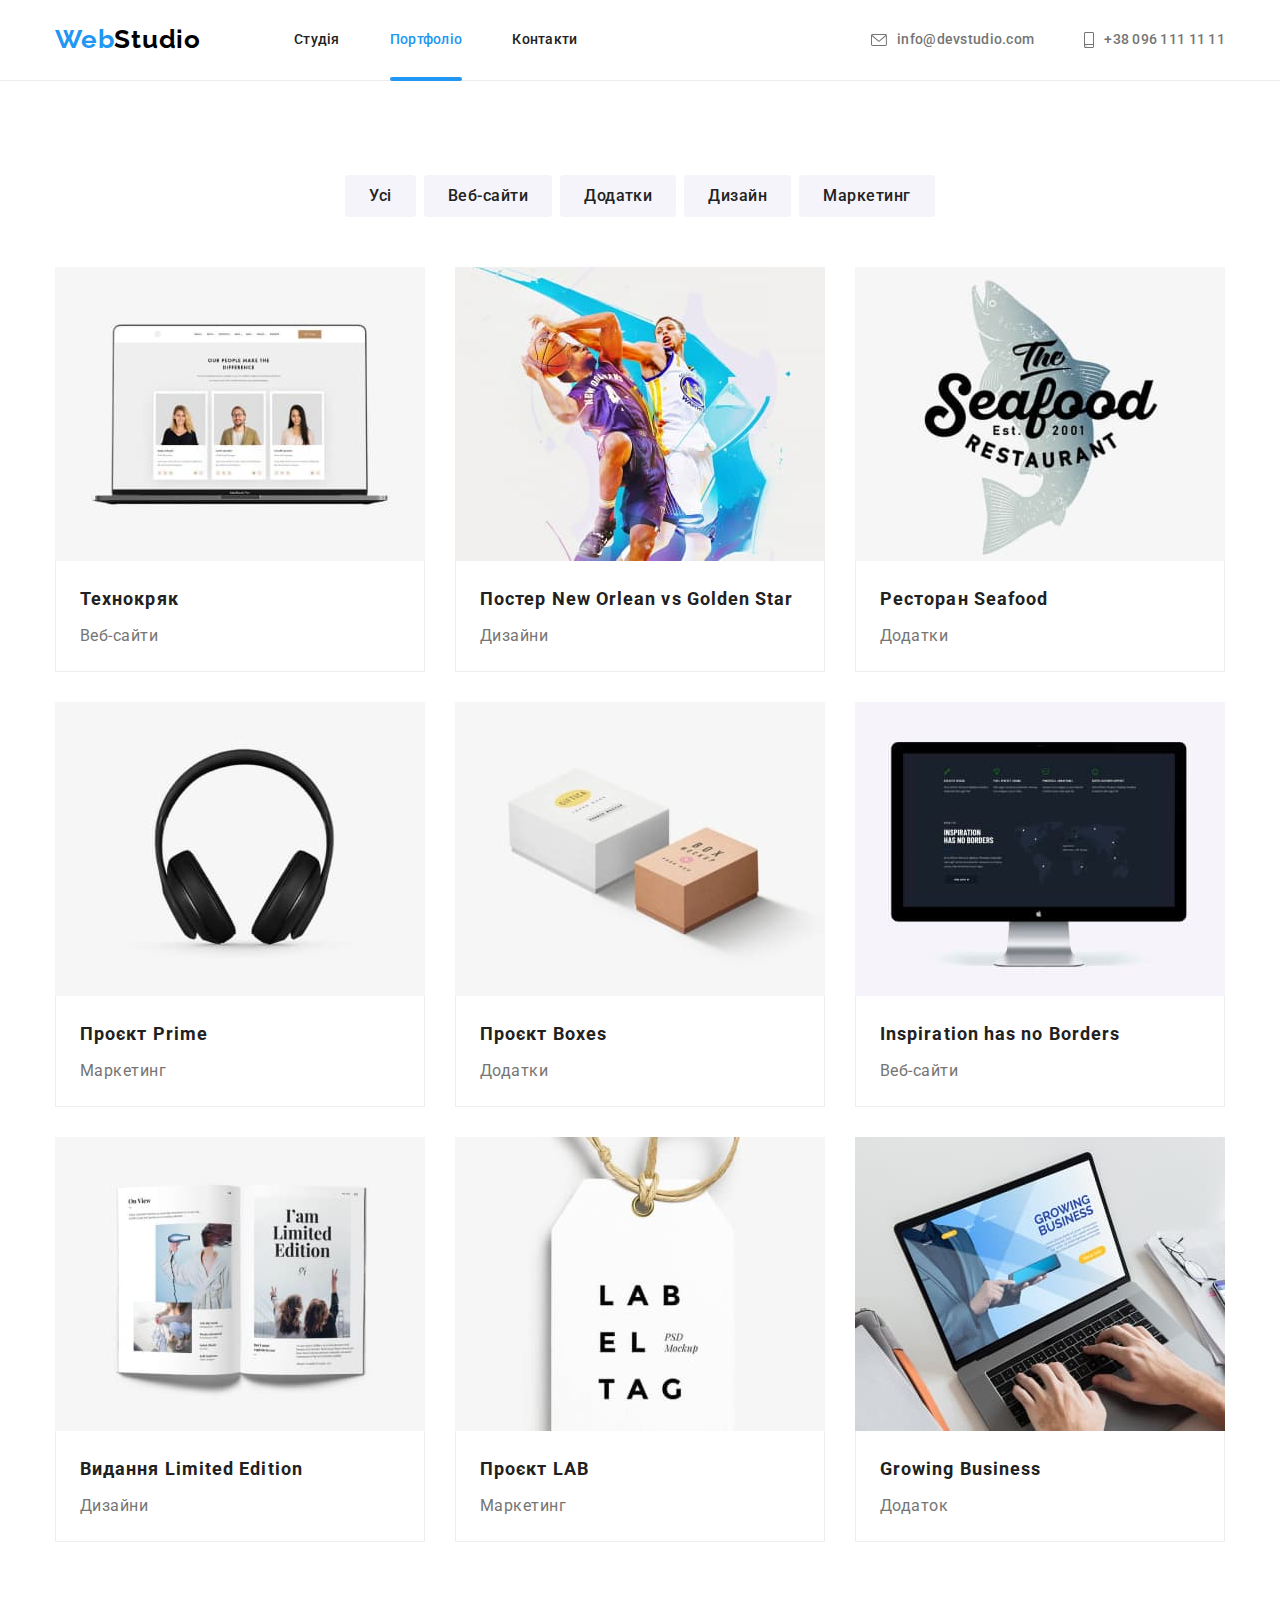
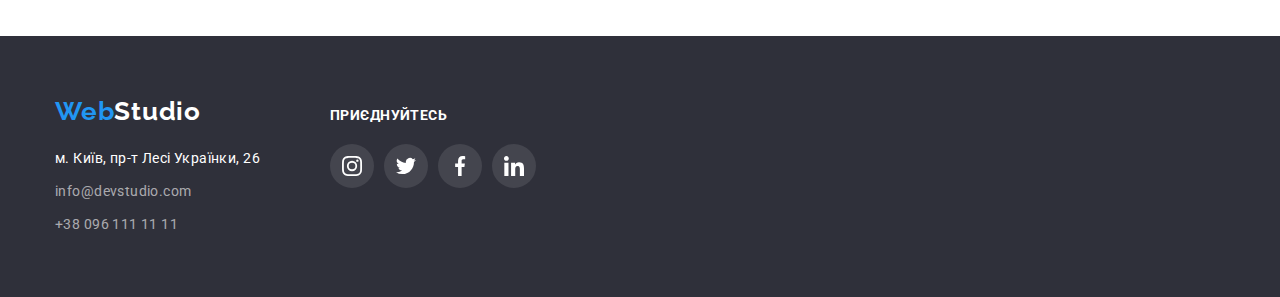
==== portfolio.html @ fd38a5c6 "giit init" ====
<!DOCTYPE html>
<html lang="uk">
  <head>
    <meta charset="UTF-8" />
    <meta http-equiv="X-UA-Compatible" content="IE=edge" />
    <meta name="viewport" content="width=device-width, initial-scale=1.0" />
    <link
      href="https://fonts.googleapis.com/css2?family=Raleway:wght@700&family=Roboto:wght@400;500;700;900&display=swap"
      rel="stylesheet"
    />
    <link rel="stylesheet" href="./css/modern-normalize.css" />
    <link rel="stylesheet" href="./css/style.css" />
    <title>Портфоліо</title>
  </head>
  <body>
    <header class="hdr">
      <div class="container flex">
        <a href="./index.html" class="logo"><span class="logo-accent">Web</span>Studio</a>
        <nav>
          <ul class="user-nav-list">
            <li class="user-nav-item"><a href="./index.html" class="user-nav-link">Студія</a></li>
            <li class="user-nav-item"><a href="./portfolio.html" class="user-nav-link current">Портфоліо</a></li>
            <li class="user-nav-item"><a href="#" class="user-nav-link">Контакти</a></li>
          </ul>
        </nav>
        <ul class="header-contacts-list">
          <li class="header-contacts-list-item">
            <a href="mailto:info@devstudio.com" class="header-contacts-link">
              <svg class="contacts-icon" width="16" height="12">
                <use href="./images/svg/icons.svg#icon-email"></use>
              </svg>
              <p>info@devstudio.com</p>
            </a>
          </li>
          <li class="header-contacts-list-item">
            <a href="tel:+380961111111" class="header-contacts-link">
              <svg class="contacts-icon" width="10" height="16">
                <use href="./images/svg/icons.svg#icon-smartphone"></use>
              </svg>
              <p>+38 096 111 11 11</p>
            </a>
          </li>
        </ul>
      </div>
    </header>

    <main>
      <section class="portfolio section">
        <div class="container">
          <h1 class="visually-hidden">Портфоліо</h1>
          <ul class="filter-list">
            <li class="filter-list-item"><button type="button" class="filter-button">Усі</button></li>
            <li class="filter-list-item"><button type="button" class="filter-button">Веб-сайти</button></li>
            <li class="filter-list-item"><button type="button" class="filter-button">Додатки</button></li>
            <li class="filter-list-item"><button type="button" class="filter-button">Дизайн</button></li>
            <li class="filter-list-item"><button type="button" class="filter-button">Маркетинг</button></li>
          </ul>
          <ul class="projects-list">
            <li class="projects-list-item">
              <a href="#" class="project-link">
                <div class="project-description-frame">
                  <p class="project-description">
                    Ресурс пропонує комплексні пропозиції з різним рівнем функціоналу та сервісів. Все це дозволить
                    відвідувачу отримати вичерпні відомості про компанію чи приватну особу.
                  </p>
                  <img src="./images/portfolio/img-1.jpg" alt="Технокряк" width="370" />
                </div>
                <div class="project-signature">
                  <h2 class="project-name">Технокряк</h2>
                  <p class="project-type">Веб-сайти</p>
                </div>
              </a>
            </li>
            <li class="projects-list-item">
              <a href="#" class="project-link">
                <div class="project-description-frame">
                  <p class="project-description">
                    Ресурс пропонує комплексні пропозиції з різним рівнем функціоналу та сервісів. Все це дозволить
                    відвідувачу отримати вичерпні відомості про компанію чи приватну особу.
                  </p>
                  <img src="./images/portfolio/img-2.jpg" alt="Постер New Orlean vs Golden Star" width="370" />
                </div>
                <div class="project-signature">
                  <h2 class="project-name">Постер New Orlean vs Golden Star</h2>
                  <p class="project-type">Дизайни</p>
                </div>
              </a>
            </li>
            <li class="projects-list-item">
              <a href="#" class="project-link">
                <div class="project-description-frame">
                  <p class="project-description">
                    Ресурс пропонує комплексні пропозиції з різним рівнем функціоналу та сервісів. Все це дозволить
                    відвідувачу отримати вичерпні відомості про компанію чи приватну особу.
                  </p>
                  <img src="./images/portfolio/img-3.jpg" alt="Ресторан Seafood" width="370" />
                </div>
                <div class="project-signature">
                  <h2 class="project-name">Ресторан Seafood</h2>
                  <p class="project-type">Додатки</p>
                </div>
              </a>
            </li>
            <li class="projects-list-item">
              <a href="#" class="project-link">
                <div class="project-description-frame">
                  <p class="project-description">
                    Ресурс пропонує комплексні пропозиції з різним рівнем функціоналу та сервісів. Все це дозволить
                    відвідувачу отримати вичерпні відомості про компанію чи приватну особу.
                  </p>
                  <img src="./images/portfolio/img-4.jpg" alt="Проєкт Prime" width="370" />
                </div>
                <div class="project-signature">
                  <h2 class="project-name">Проєкт Prime</h2>
                  <p class="project-type">Маркетинг</p>
                </div>
              </a>
            </li>
            <li class="projects-list-item">
              <a href="#" class="project-link">
                <div class="project-description-frame">
                  <p class="project-description">
                    Ресурс пропонує комплексні пропозиції з різним рівнем функціоналу та сервісів. Все це дозволить
                    відвідувачу отримати вичерпні відомості про компанію чи приватну особу.
                  </p>
                  <img src="./images/portfolio/img-5.jpg" alt="Проєкт Boxes" width="370" />
                </div>
                <div class="project-signature">
                  <h2 class="project-name">Проєкт Boxes</h2>
                  <p class="project-type">Додатки</p>
                </div>
              </a>
            </li>
            <li class="projects-list-item">
              <a href="#" class="project-link">
                <div class="project-description-frame">
                  <p class="project-description">
                    Ресурс пропонує комплексні пропозиції з різним рівнем функціоналу та сервісів. Все це дозволить
                    відвідувачу отримати вичерпні відомості про компанію чи приватну особу.
                  </p>
                  <img src="./images/portfolio/img-6.jpg" alt="Inspiration has no Borders" width="370" />
                </div>
                <div class="project-signature">
                  <h2 class="project-name">Inspiration has no Borders</h2>
                  <p class="project-type">Веб-сайти</p>
                </div>
              </a>
            </li>
            <li class="projects-list-item">
              <a href="#" class="project-link">
                <div class="project-description-frame">
                  <p class="project-description">
                    Ресурс пропонує комплексні пропозиції з різним рівнем функціоналу та сервісів. Все це дозволить
                    відвідувачу отримати вичерпні відомості про компанію чи приватну особу.
                  </p>
                  <img src="./images/portfolio/img-7.jpg" alt="Видання Limited Edition" width="370" />
                </div>
                <div class="project-signature">
                  <h2 class="project-name">Видання Limited Edition</h2>
                  <p class="project-type">Дизайни</p>
                </div>
              </a>
            </li>
            <li class="projects-list-item">
              <a href="#" class="project-link">
                <div class="project-description-frame">
                  <p class="project-description">
                    Ресурс пропонує комплексні пропозиції з різним рівнем функціоналу та сервісів. Все це дозволить
                    відвідувачу отримати вичерпні відомості про компанію чи приватну особу.
                  </p>
                  <img src="./images/portfolio/img-8.jpg" alt="Проєкт LAB" width="370" />
                </div>
                <div class="project-signature">
                  <h2 class="project-name">Проєкт LAB</h2>
                  <p class="project-type">Маркетинг</p>
                </div>
              </a>
            </li>
            <li class="projects-list-item">
              <a href="#" class="project-link">
                <div class="project-description-frame">
                  <p class="project-description">
                    Ресурс пропонує комплексні пропозиції з різним рівнем функціоналу та сервісів. Все це дозволить
                    відвідувачу отримати вичерпні відомості про компанію чи приватну особу.
                  </p>
                  <img src="./images/portfolio/img-9.jpg" alt="Growing Business" width="370" />
                </div>
                <div class="project-signature">
                  <h2 class="project-name">Growing Business</h2>
                  <p class="project-type">Додаток</p>
                </div>
              </a>
            </li>
          </ul>
        </div>
      </section>
    </main>
    <footer class="ftr">
      <div class="container flex-align">
        <div class="footer-contacts">
          <a href="./index.html" class="footer-logo"><span class="logo-accent">Web</span>Studio</a>
          <address class="footer-adress">
            <ul class="footer-contact-list">
              <li class="footer-contact">
                <a
                  href="https://goo.gl/maps/a5mKBFi3p899uoZt6"
                  target="_blank"
                  rel="noopener noreferrer"
                  class="footer-contact-link footer-contact-link-mod"
                >
                  м. Київ, пр-т Лесі Українки, 26
                </a>
              </li>
              <li class="footer-contact">
                <a href="mailto:info@devstudio.com" class="footer-contact-link">info@devstudio.com</a>
              </li>
              <li class="footer-contact">
                <a href="tel:+380961111111" class="footer-contact-link">+38 096 111 11 11</a>
              </li>
            </ul>
          </address>
        </div>
        <div class="footer-social-networks">
          <h2 class="footer-social-networks-heading">приєднуйтесь</h2>
          <ul class="footer-social-networks-list">
            <li class="footer-social-networks-list-item">
              <a class="footer-social-network-link" href="#">
                <svg class="footer-social-network-icon" width="44" height="44">
                  <use href="./images/svg/icons.svg#icon-instagram"></use>
                </svg>
              </a>
            </li>
            <li class="footer-social-networks-list-item">
              <a class="footer-social-network-link" href="#">
                <svg class="footer-social-network-icon" width="44" height="44">
                  <use href="./images/svg/icons.svg#icon-twitter"></use>
                </svg>
              </a>
            </li>
            <li class="footer-social-networks-list-item">
              <a class="footer-social-network-link" href="#">
                <svg class="footer-social-network-icon" width="44" height="44">
                  <use href="./images/svg/icons.svg#icon-facebook"></use>
                </svg>
              </a>
            </li>
            <li class="footer-social-networks-list-item">
              <a class="footer-social-network-link" href="#">
                <svg class="footer-social-network-icon" width="44" height="44">
                  <use href="./images/svg/icons.svg#icon-linkidin"></use>
                </svg>
              </a>
            </li>
          </ul>
        </div>
      </div>
    </footer>
  </body>
</html>
---- css/style.css ----
:root {
  --logo-font: Raleway, san-serif;
  --logo-font-size: 26px;
  --main-font: Roboto, san-serif;
  --main-font-size: 14px;
  --secondary-font-size: 16px;
  --portfolio-main-font-size: 18px;
  --heading-font-size: 36px;
  --color-white: #fff;
  --color-black: #000;
  --color-grey: #eee;
  --main-text-color: #212121;
  --secondary-text-color: #757575;
  --accent-color: #2196f3;
  --accent-button-color: #188ce8;
  --background-color-dark: #2f303a;
  --background-color-light: #f5f4fa;
  --footer-adress-text-color: rgba(255, 255, 255, 0.6);
  --shadow-color: rgba(0, 0, 0, 0.25);
  --header-line-color: #ececec;
  --icon-main-color: #afb1b8;
  --icon-background-color: rgba(255, 255, 255, 0.1);
  --hero-background-color: #c4c4c4;
  --project-description-bg-color: rgba(33, 150, 243, 0.9);
}
html {
  box-sizing: border-box;
}

*,
::after,
::before {
  box-sizing: inherit;
}

body {
  font-family: var(--main-font);
  font-size: var(--main-font-size);
  color: var(--main-text-color);
}

.visually-hidden {
  position: absolute;
  white-space: nowrap;
  width: 1px;
  height: 1px;
  overflow: hidden;
  border: 0;
  padding: 0;
  clip: rect(0 0 0 0);
  clip-path: inset(50%);
  margin: -1px;
}

.container {
  width: 1200px;
  margin-left: auto;
  margin-right: auto;
  padding-left: 15px;
  padding-right: 15px;
}

.section {
  padding-top: 94px;
}

.flex {
  display: flex;
  align-items: center;
}

.flex-align {
  display: flex;
  align-items: baseline;
}

.hdr {
  border-bottom: 1px solid var(--header-line-color);
}

.logo {
  font-family: var(--logo-font);
  font-size: var(--logo-font-size);
  color: var(--color-black);
  line-height: 1.19;
  font-weight: 700;
  letter-spacing: 0.03em;
  text-decoration: none;
  display: block;
  padding-top: 24px;
  padding-bottom: 25px;
  margin-right: 93px;
}

.logo-accent {
  color: var(--accent-color);
}

.logo:focus,
.logo:hover {
  outline: none;
}

.user-nav-list,
.header-contacts-list,
.footer-contact-list,
.features-list,
.engagement-collection,
.team-list,
.clients-list,
.filter-list,
.projects-list {
  list-style: none;
}

.user-nav-list {
  display: flex;
}

.user-nav-item {
  margin-right: 50px;
}

.user-nav-item:last-child {
  margin-right: 0px;
}

.user-nav-link {
  position: relative;
  color: inherit;
  font-weight: 500;
  line-height: 1.14;
  letter-spacing: 0.02em;
  text-decoration: none;
  display: block;
  padding-top: 32px;
  padding-bottom: 32px;
  transition: color 250ms cubic-bezier(0.4, 0, 0.2, 1);
}

.header-contacts-list {
  display: flex;
  margin-left: auto;
}

.header-contacts-list-item {
  margin-right: 50px;
}

.header-contacts-list-item:last-child {
  margin-right: 0px;
}

.header-contacts-link {
  color: var(--secondary-text-color);
  font-weight: 500;
  line-height: 1.14;
  letter-spacing: 0.02em;
  text-decoration: none;
  display: flex;
  align-items: center;
  padding-top: 32px;
  padding-bottom: 32px;
  transition: color 250ms cubic-bezier(0.4, 0, 0.2, 1);
}

.contacts-icon {
  margin-right: 10px;
  fill: currentColor;
}

.header-contacts-link:hover,
.header-contacts-link:focus,
.user-nav-link:hover,
.user-nav-link:focus {
  color: var(--accent-color);
  outline: none;
}

.hero {
  background-color: var(--background-color-dark);
  text-align: center;
  padding-top: 200px;
  padding-bottom: 200px;
}

.hero-overlay {
  width: 1600px;
  margin-left: auto;
  margin-right: auto;
  background: var(--hero-background-color);
  background-image: linear-gradient(to bottom, rgba(47, 48, 58, 0.4), rgba(47, 48, 58, 0.4)),
    url('../images/hero-img.jpg');
  background-repeat: no-repeat;
  background-size: cover;
  background-position: center;
}

.hero-heading {
  font-size: 44px;
  font-weight: 900;
  line-height: 1.36;
  letter-spacing: 0.06em;
  text-align: center;
  text-transform: uppercase;
  color: var(--color-white);
  width: 696px;
  margin-left: auto;
  margin-right: auto;
  margin-bottom: 30px;
}

.hero-button {
  background-color: var(--accent-color);
  font-family: inherit;
  color: var(--color-white);
  font-size: var(--secondary-font-size);
  font-weight: 700;
  line-height: 1.88;
  letter-spacing: 0.06em;
  border-color: transparent;
  border-radius: 4px;
  cursor: pointer;
  padding-left: 32px;
  padding-right: 32px;
  padding-top: 10px;
  padding-bottom: 10px;
  box-shadow: 0px 4px 4px 0px var(--shadow-color);
  transition: background-color 250ms cubic-bezier(0.4, 0, 0.2, 1);
}

.hero-button:hover,
.hero-button:focus {
  background-color: var(--accent-button-color);
}

.features-list {
  display: flex;
}

.features-list-item {
  flex-basis: 270px;
  margin-right: 30px;
}

.features-list-item:last-child {
  margin-right: 0px;
}

.features-decoration {
  background-color: var(--background-color-light);
  padding-top: 25px;
  padding-bottom: 25px;
  margin-bottom: 30px;
  text-align: center;
}

.feature-heading {
  font-size: inherit;
  font-weight: 700;
  line-height: 1.14;
  letter-spacing: 0.03em;
  text-transform: uppercase;
  margin-bottom: 10px;
}

.feature-discription {
  line-height: 1.71;
  letter-spacing: 0.03em;
  color: var(--secondary-text-color);
}

.engagement {
  padding-bottom: 94px;
}

.engagement-heading {
  font-size: var(--heading-font-size);
  font-weight: 700;
  line-height: 1.17;
  text-align: center;
  letter-spacing: 0.03em;
  margin-bottom: 50px;
}

.engagement-collection {
  display: flex;
}

.engagement-collection-item {
  margin-right: 30px;
  position: relative;
}

.engagement-collection-item:last-child {
  margin-right: 0px;
}

.engagement-collection-signature {
  position: absolute;
  width: 370px;
  bottom: 0;
  padding: 27px 0px;
  color: var(--color-white);
  font-weight: 700;
  line-height: 1.14;
  text-align: center;
  letter-spacing: 0.03em;
  text-transform: uppercase;
  background-color: rgba(47, 48, 58, 0.8);
}

.team {
  background-color: var(--background-color-light);
  padding-bottom: 94px;
}

.team-heading {
  font-size: var(--heading-font-size);
  font-weight: 700;
  line-height: 1.17;
  text-align: center;
  letter-spacing: 0.03em;
  margin-bottom: 50px;
}

.team-list {
  display: flex;
}

.team-list-item {
  background-color: var(--color-white);
  margin-right: 30px;
  border-radius: 0px 0px 4px 4px;
  box-shadow: 0px 1px 3px rgba(0, 0, 0, 0.12), 0px 1px 1px rgba(0, 0, 0, 0.14), 0px 2px 1px rgba(0, 0, 0, 0.2);
}

.team-list-item:last-child {
  margin-right: 0px;
}

.teammate-discription {
  padding-top: 30px;
  padding-bottom: 30px;
}

.teammate-name {
  font-size: var(--secondary-font-size);
  font-weight: 500;
  line-height: 1.19;
  letter-spacing: 0.03em;
  text-align: center;
  margin-bottom: 10px;
}

.teammate-profession {
  color: var(--secondary-text-color);
  font-size: var(--secondary-font-size);
  line-height: 1.19;
  letter-spacing: 0.03em;
  text-align: center;
  margin-bottom: 16px;
}

.teammate-social-networks-list {
  display: flex;
  justify-content: center;
}

.social-networks-list-item {
  margin-right: 10px;
}

.social-networks-list-item:last-child {
  margin-right: 0px;
}

.social-network-link {
  display: block;
  width: 44px;
  height: 44px;
  border-radius: 50%;
  color: var(--icon-main-color);
  text-align: center;
  transition: color 250ms cubic-bezier(0.4, 0, 0.2, 1), background-color 250ms cubic-bezier(0.4, 0, 0.2, 1);
}

.social-network-link:hover,
.social-network-link:focus {
  color: var(--color-white);
  background-color: var(--accent-color);
  outline: none;
}

.social-network-icon {
  fill: currentColor;
}

.clients-heading {
  font-size: var(--heading-font-size);
  font-weight: 700;
  line-height: 1.17;
  text-align: center;
  letter-spacing: 0.03em;
  margin-bottom: 50px;
}

.clients {
  padding-bottom: 94px;
}

.clients-list {
  display: flex;
}

.clients-list-item {
  margin-right: 30px;
}

.clients-list-item:last-child {
  margin-right: 0px;
}

.client-link {
  display: block;
  width: 170px;
  height: 92px;
  border: 1px;
  color: var(--icon-main-color);
  border-style: solid;
  border-color: var(--icon-main-color);
  border-radius: 4px;
  padding-top: 16px;
  padding-bottom: 16px;
  padding-right: 32px;
  padding-left: 32px;
  transition: color 250ms cubic-bezier(0.4, 0, 0.2, 1), border-color 250ms cubic-bezier(0.4, 0, 0.2, 1);
}

.client-icon {
  fill: currentColor;
}

.client-link:hover,
.client-link:focus {
  border-color: var(--accent-color);
  color: var(--accent-color);
}

/* Portfolio */

.portfolio {
  padding-bottom: 94px;
}

.filter-list {
  display: flex;
  justify-content: center;
  margin-bottom: 50px;
}

.filter-list-item {
  margin-right: 8px;
}

.filter-list-item:last-child {
  margin-right: 0px;
}

.filter-button {
  font-family: inherit;
  font-size: var(--secondary-font-size);
  font-weight: 500;
  line-height: 1.63;
  letter-spacing: 0.03em;
  background-color: var(--background-color-light);
  cursor: pointer;
  border-color: transparent;
  border-radius: 4px;
  padding-left: 22px;
  padding-right: 22px;
  padding-top: 6px;
  padding-bottom: 6px;
  transition: color 250ms cubic-bezier(0.4, 0, 0.2, 1), background-color 250ms cubic-bezier(0.4, 0, 0.2, 1),
    box-shadow 250ms cubic-bezier(0.4, 0, 0.2, 1);
}

.filter-button:hover,
.filter-button:focus {
  color: var(--color-white);
  background-color: var(--accent-color);
  box-shadow: 0px 4px 4px 0px var(--shadow-color);
}

.projects-list {
  display: flex;
  flex-wrap: wrap;
}

.projects-list-item {
  flex-basis: 370px;
  margin-right: 30px;
  margin-bottom: 30px;
}

.projects-list-item:nth-child(3n) {
  margin-right: 0;
}

.projects-list-item:nth-last-child(-n + 3) {
  margin-bottom: 0px;
}

.project-link {
  display: block;
  text-decoration: none;
  color: var(--main-text-color);
  transition: box-shadow 250ms cubic-bezier(0.4, 0, 0.2, 1);
}

.project-link:hover,
.project-link:focus {
  box-shadow: 0px 4px 4px 0px var(--shadow-color);
}

.project-description-frame {
  position: relative;
  overflow: hidden;
}

.project-description {
  position: absolute;
  padding-top: 63px;
  padding-bottom: 63px;
  padding-left: 24px;
  padding-right: 24px;
  color: var(--color-white);
  font-weight: 400;
  font-size: var(--portfolio-main-font-size);
  line-height: 1.56;
  letter-spacing: 0.03em;
  background: var(--project-description-bg-color);
  transform: translatey(100%);
  transition: transform 250ms cubic-bezier(0.4, 0, 0.2, 1);
}

.project-signature {
  padding-top: 20px;
  padding-bottom: 20px;
  padding-left: 24px;
  border: 1px;
  border-style: solid;
  border-color: var(--color-grey);
  border-top: 0px;
}

.project-link:hover .project-description,
.project-link:focus .project-description {
  transform: translatey(0);
}

.project-name {
  font-weight: 700;
  font-size: var(--portfolio-main-font-size);
  line-height: 2;
  letter-spacing: 0.06em;
  margin-bottom: 4px;
}

.project-type {
  color: var(--secondary-text-color);
  font-size: var(--secondary-font-size);
  line-height: 1.88;
  letter-spacing: 0.03em;
}

.ftr {
  background-color: var(--background-color-dark);
  padding-top: 60px;
  padding-bottom: 60px;
}

.footer-contacts {
  margin-right: 70px;
}

.footer-logo {
  font-family: var(--logo-font);
  color: var(--color-white);
  font-weight: 700;
  font-size: 26px;
  line-height: 1.19;
  letter-spacing: 0.03em;
  text-decoration: none;
  display: block;
  margin-bottom: 20px;
}

.footer-adress {
  font-style: normal;
}

.footer-contact {
  margin-bottom: 9px;
}

.footer-contact:last-child {
  margin-bottom: 0px;
}

.footer-contact-link {
  line-height: 1.71;
  letter-spacing: 0.03em;
  color: var(--footer-adress-text-color);
  text-decoration: none;
  transition: color 250ms cubic-bezier(0.4, 0, 0.2, 1);
}

.footer-contact-link:hover,
.footer-contact-link:focus {
  color: var(--accent-color);
}

.footer-contact-link-mod {
  color: var(--color-white);
}

.footer-social-networks-heading {
  font-weight: 700;
  font-size: 14px;
  line-height: 1.14;
  letter-spacing: 0.03em;
  text-transform: uppercase;
  color: var(--color-white);
  margin-bottom: 20px;
}

.footer-social-networks-list {
  display: flex;
}

.footer-social-network-link {
  display: block;
  width: 44px;
  height: 44px;
  border-radius: 50%;
  background-color: var(--icon-background-color);
  color: var(--color-white);
  margin-right: 10px;
  transition: background-color 250ms cubic-bezier(0.4, 0, 0.2, 1);
}

.footer-social-network-icon {
  fill: currentColor;
}

.footer-social-network-link:hover,
.footer-social-network-link:focus {
  background-color: var(--accent-color);
}

.current {
  color: var(--accent-color);
}

.current::after {
  content: '';
  display: block;
  position: absolute;
  bottom: -1px;
  width: 100%;
  height: 4px;
  border: 0 solid transparent;
  border-radius: 2px;
  background-color: var(--accent-color);
}

/* modal-window */
.backdrop {
  width: 100%;
  height: 100%;
  position: fixed;
  top: 0;
  background-color: rgba(0, 0, 0, 0.2);
  transition: opacity 250ms cubic-bezier(0.4, 0, 0.2, 1), visibility 250ms cubic-bezier(0.4, 0, 0.2, 1);
}

.is-hidden {
  visibility: hidden;
  opacity: 0;
  pointer-events: none;
}

.modal {
  width: 528px;
  height: 581px;
  position: relative;
  border-radius: 4px;
  top: 50%;
  left: 50%;
  background-color: var(--color-white);
  transform: translate(-50%, -50%) scale(1);
  box-shadow: 0px 1px 3px rgba(0, 0, 0, 0.12), 0px 1px 1px rgba(0, 0, 0, 0.14), 0px 2px 1px rgba(0, 0, 0, 0.2);
  transition: transform 250ms cubic-bezier(0.4, 0, 0.2, 1);
}

.is-hidden .modal {
  transform: translate(-50%, -50%) scale(0);
}

.modal-button-close {
  width: 30px;
  height: 30px;
  border: 1px solid rgba(0, 0, 0, 0.1);
  border-radius: 50%;
  background-color: var(--color-white);
  padding-top: 7px;
  padding-left: 5px;
  padding-right: 7px;
  padding-bottom: 5px;
  position: absolute;
  top: 8px;
  right: 8px;
}

.modal-button-close-icon {
  fill: var(--color-black);
}
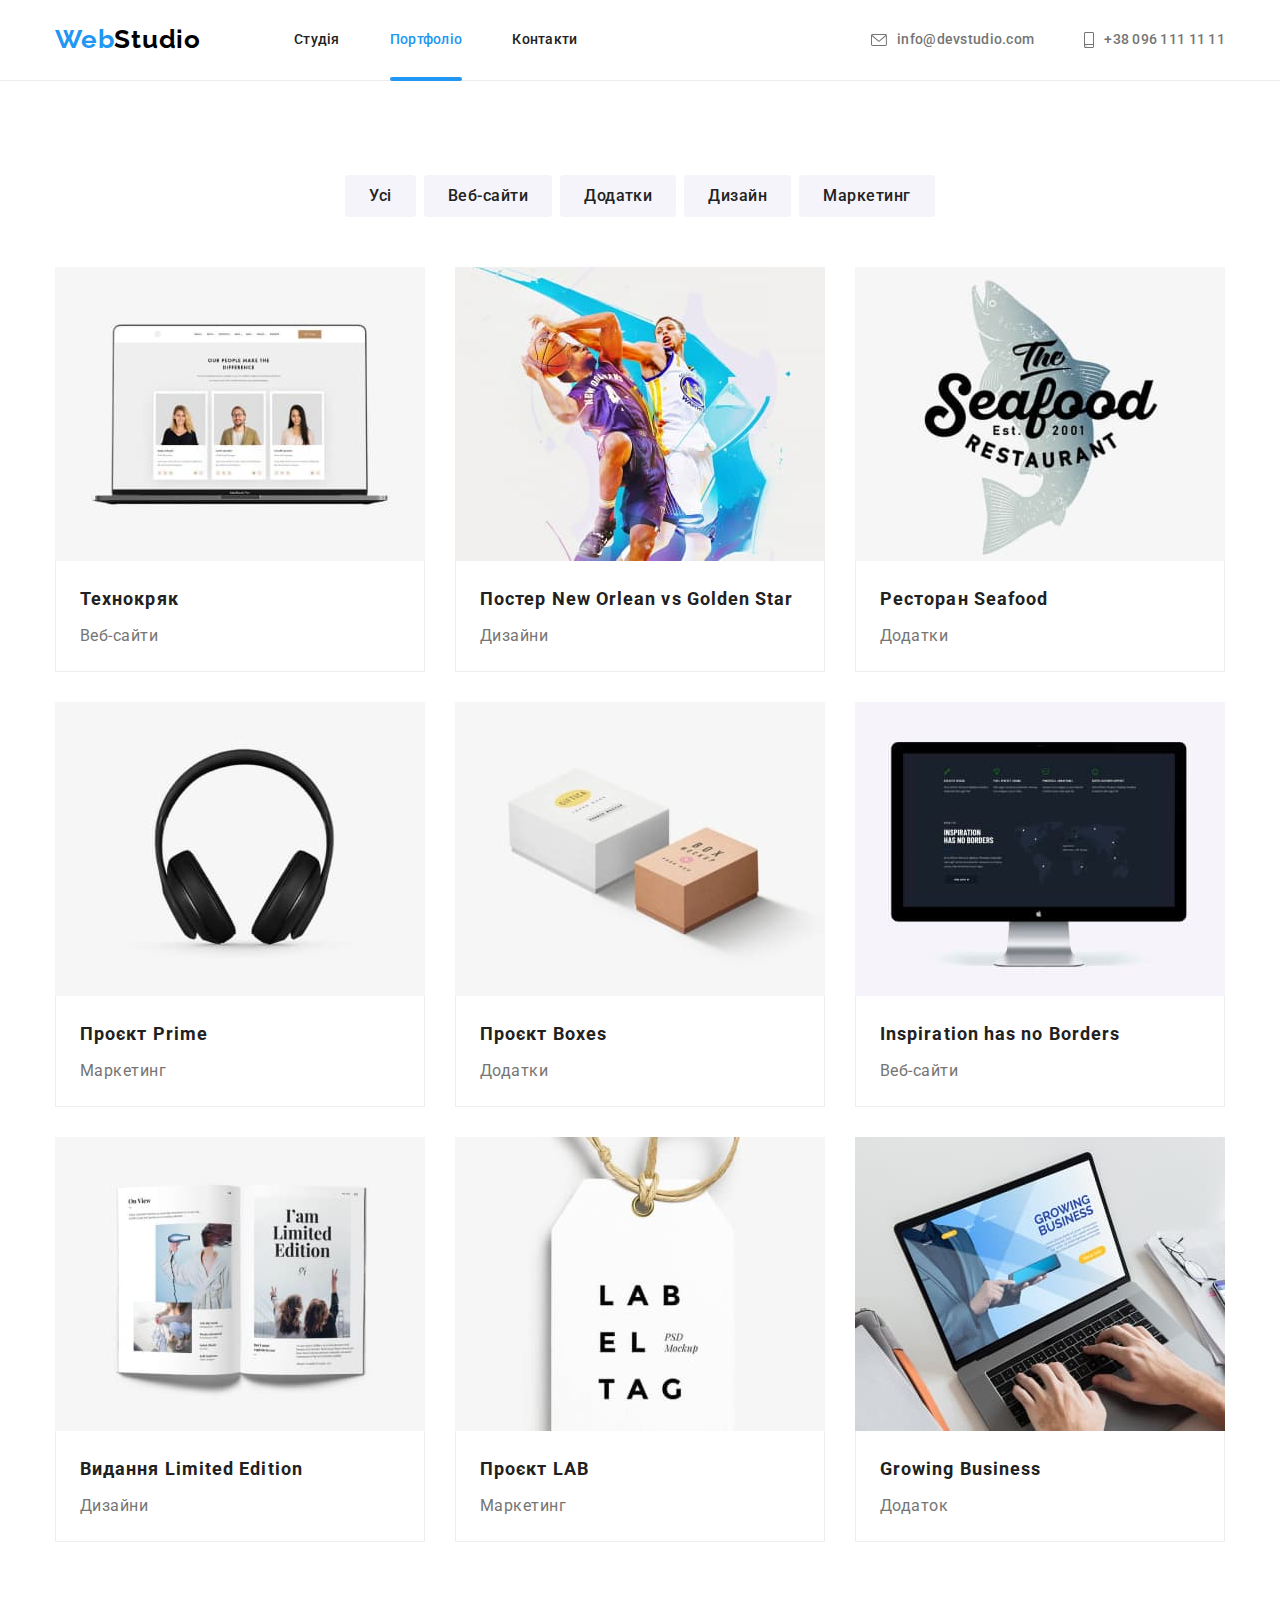
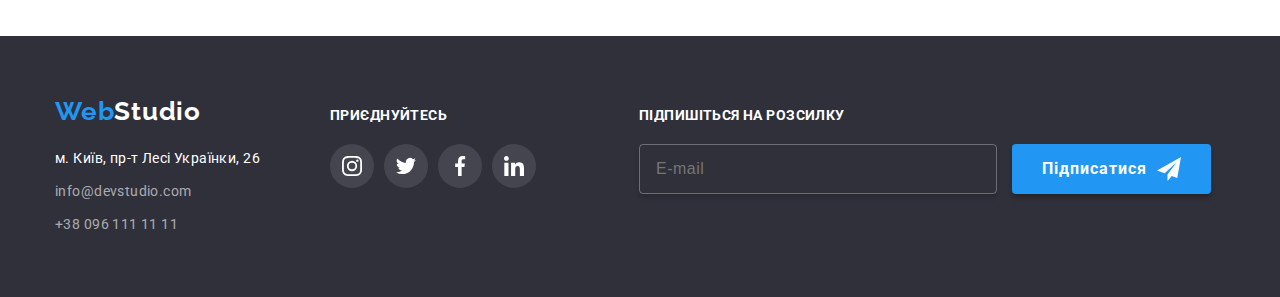
==== commit 81b8914d: "Done" ====
--- a/portfolio.html
+++ b/portfolio.html
@@ -253,6 +253,16 @@
             </li>
           </ul>
         </div>
+        <form class="email-subscribe-form">
+          <label for="email" class="email-subscribe-heading">Підпишіться на розсилку</label>
+          <input type="email" name="email" id="email" placeholder="E-mail" class="footer-email-input" />
+          <button type="submit" class="email-subscribe-btn">
+            Підписатися
+            <svg class="email-subscribe-btn-icon" width="24" height="24">
+              <use href="./images/svg/icons.svg#icon-send"></use>
+            </svg>
+          </button>
+        </form>
       </div>
     </footer>
   </body>
--- a/css/style.css
+++ b/css/style.css
@@ -22,6 +22,9 @@
   --icon-background-color: rgba(255, 255, 255, 0.1);
   --hero-background-color: #c4c4c4;
   --project-description-bg-color: rgba(33, 150, 243, 0.9);
+  --modal-heding-font-size: 20px;
+  --modal-field-heading-font-size: 12px;
+  --modal-field-border-color: rgba(33, 33, 33, 0.2);
 }
 html {
   box-sizing: border-box;
@@ -625,7 +628,12 @@
   color: var(--color-white);
 }
 
-.footer-social-networks-heading {
+.footer-social-networks {
+  margin-right: 93px;
+}
+
+.footer-social-networks-heading,
+.email-subscribe-heading {
   font-weight: 700;
   font-size: 14px;
   line-height: 1.14;
@@ -657,6 +665,69 @@
 .footer-social-network-link:hover,
 .footer-social-network-link:focus {
   background-color: var(--accent-color);
+}
+
+.email-subscribe-form {
+}
+
+.email-subscribe-heading {
+  display: block;
+}
+
+.email-subscribe-btn {
+  display: inline-flex;
+  align-items: center;
+  background-color: var(--accent-color);
+  font-family: inherit;
+  color: var(--color-white);
+  font-size: var(--secondary-font-size);
+  font-weight: 700;
+  line-height: 1.88;
+  letter-spacing: 0.06em;
+  border-color: transparent;
+  border-radius: 4px;
+  box-shadow: 0px 4px 4px 0px var(--shadow-color);
+  transition: background-color 250ms cubic-bezier(0.4, 0, 0.2, 1);
+  cursor: pointer;
+  padding-left: 28px;
+  padding-right: 28px;
+  padding-top: 10px;
+  padding-bottom: 10px;
+  height: 50px;
+}
+
+.email-subscribe-btn:hover,
+.email-subscribe-btn:focus {
+  background-color: var(--accent-button-color);
+}
+
+.email-subscribe-btn-icon {
+  fill: currentColor;
+  margin-left: 10px;
+}
+
+.footer-email-input {
+  width: 358px;
+  height: 50px;
+  padding-top: 15px;
+  padding-bottom: 15px;
+  padding-left: 16px;
+  padding-right: 15px;
+  margin-right: 12px;
+  font-weight: 400;
+  font-size: var(--secondary-font-size);
+  line-height: 1.25;
+  letter-spacing: 0.03em;
+  color: var(--footer-adress-text-color);
+  border: 1px solid rgba(255, 255, 255, 0.3);
+  border-radius: 4px;
+  background-color: transparent;
+  box-shadow: 0px 4px 4px rgba(0, 0, 0, 0.15);
+}
+
+.footer-email-input:focus,
+.footer-email-input:hover {
+  outline: 1px solid rgba(255, 255, 255, 0.3);
 }
 
 .current {
@@ -699,6 +770,7 @@
   top: 50%;
   left: 50%;
   background-color: var(--color-white);
+  padding: 40px;
   transform: translate(-50%, -50%) scale(1);
   box-shadow: 0px 1px 3px rgba(0, 0, 0, 0.12), 0px 1px 1px rgba(0, 0, 0, 0.14), 0px 2px 1px rgba(0, 0, 0, 0.2);
   transition: transform 250ms cubic-bezier(0.4, 0, 0.2, 1);
@@ -726,3 +798,159 @@
 .modal-button-close-icon {
   fill: var(--color-black);
 }
+
+.modal-form {
+  display: flex;
+  flex-direction: column;
+}
+
+.modal-heading {
+  color: var(--main-text-color);
+  font-weight: 700;
+  font-size: var(--modal-heding-font-size);
+  line-height: 1.15;
+  text-align: center;
+  letter-spacing: 0.03em;
+  margin-bottom: 12px;
+}
+
+.modal-input-field {
+  position: relative;
+  display: flex;
+  flex-direction: column;
+  width: 100%;
+  margin-bottom: 10px;
+}
+
+.modal-textarea-field {
+  display: flex;
+  flex-direction: column;
+  width: 100%;
+  margin-bottom: 20px;
+}
+
+.field-heading {
+  color: var(--secondary-text-color);
+  font-size: var(--modal-field-heading-font-size);
+  line-height: 1.17;
+  margin-bottom: 4px;
+}
+
+.field-input {
+  height: 40px;
+  border: 1px solid var(--modal-field-border-color);
+  border-radius: 4px;
+  padding-left: 42px;
+  transition: border-color 250ms cubic-bezier(0.4, 0, 0.2, 1);
+}
+
+.modal-comment {
+  height: 120px;
+  border: 1px solid var(--modal-field-border-color);
+  border-radius: 4px;
+  padding-top: 12px;
+  padding-bottom: 12px;
+  padding-left: 16px;
+  padding-bottom: 16px;
+  font-family: var(--main-font);
+  font-size: var(--modal-field-heading-font-size);
+  line-height: 1.17;
+  letter-spacing: 0.01em;
+  resize: none;
+  transition: border-color 250ms cubic-bezier(0.4, 0, 0.2, 1);
+}
+
+.modal-comment:focus,
+.modal-comment:hover,
+.field-input:focus,
+.field-input:hover {
+  border-color: var(--accent-color);
+}
+
+.field-input:focus + .input-field-icon,
+.field-input:hover + .input-field-icon {
+  fill: var(--accent-color);
+}
+
+.modal-checkbox-field {
+  display: flex;
+  align-items: center;
+  color: var(--secondary-text-color);
+  font-weight: 400;
+  font-size: var(--main-font-size);
+  line-height: 1.71;
+  letter-spacing: 0.03em;
+  margin-bottom: 30px;
+  margin-left: auto;
+  margin-right: auto;
+}
+
+.check-box-sign-label {
+  display: flex;
+  align-items: center;
+  justify-content: center;
+}
+
+.check-box-icon-container {
+  display: flex;
+  justify-content: center;
+  align-items: center;
+  width: 16px;
+  height: 15px;
+  margin-right: 7px;
+  border: 2px solid var(--color-black);
+  border-radius: 4px;
+  fill: transparent;
+  transition: background-color 250ms cubic-bezier(0.4, 0, 0.2, 1);
+}
+
+.modal-chb-symbol:checked + .check-box-sign-label .check-box-icon-container {
+  fill: var(--color-white);
+  background-color: var(--accent-color);
+  border-color: transparent;
+}
+
+.modal-chb-symbol:focus + .check-box-sign-label .check-box-icon-container,
+.modal-chb-symbol:hover + .check-box-sign-label .check-box-icon-container {
+  outline: 1px solid var(--background-color-dark);
+}
+
+.terms-conditions {
+  color: var(--accent-color);
+}
+
+.form-submit-btn {
+  background-color: var(--accent-color);
+  font-family: inherit;
+  color: var(--color-white);
+  font-size: var(--secondary-font-size);
+  font-weight: 700;
+  line-height: 1.88;
+  letter-spacing: 0.06em;
+  border-color: transparent;
+  border-radius: 4px;
+  box-shadow: 0px 4px 4px 0px var(--shadow-color);
+  transition: background-color 250ms cubic-bezier(0.4, 0, 0.2, 1);
+  cursor: pointer;
+  padding-left: 28px;
+  padding-right: 28px;
+  padding-top: 10px;
+  padding-bottom: 10px;
+  height: 50px;
+  width: 200px;
+  margin-left: auto;
+  margin-right: auto;
+}
+
+.form-submit-btn:hover,
+.form-submit-btn:focus {
+  background-color: var(--accent-button-color);
+}
+
+.input-field-icon {
+  fill: var(--color-black);
+  position: absolute;
+  bottom: 11px;
+  left: 12px;
+  transition: fill 250ms cubic-bezier(0.4, 0, 0.2, 1);
+}
